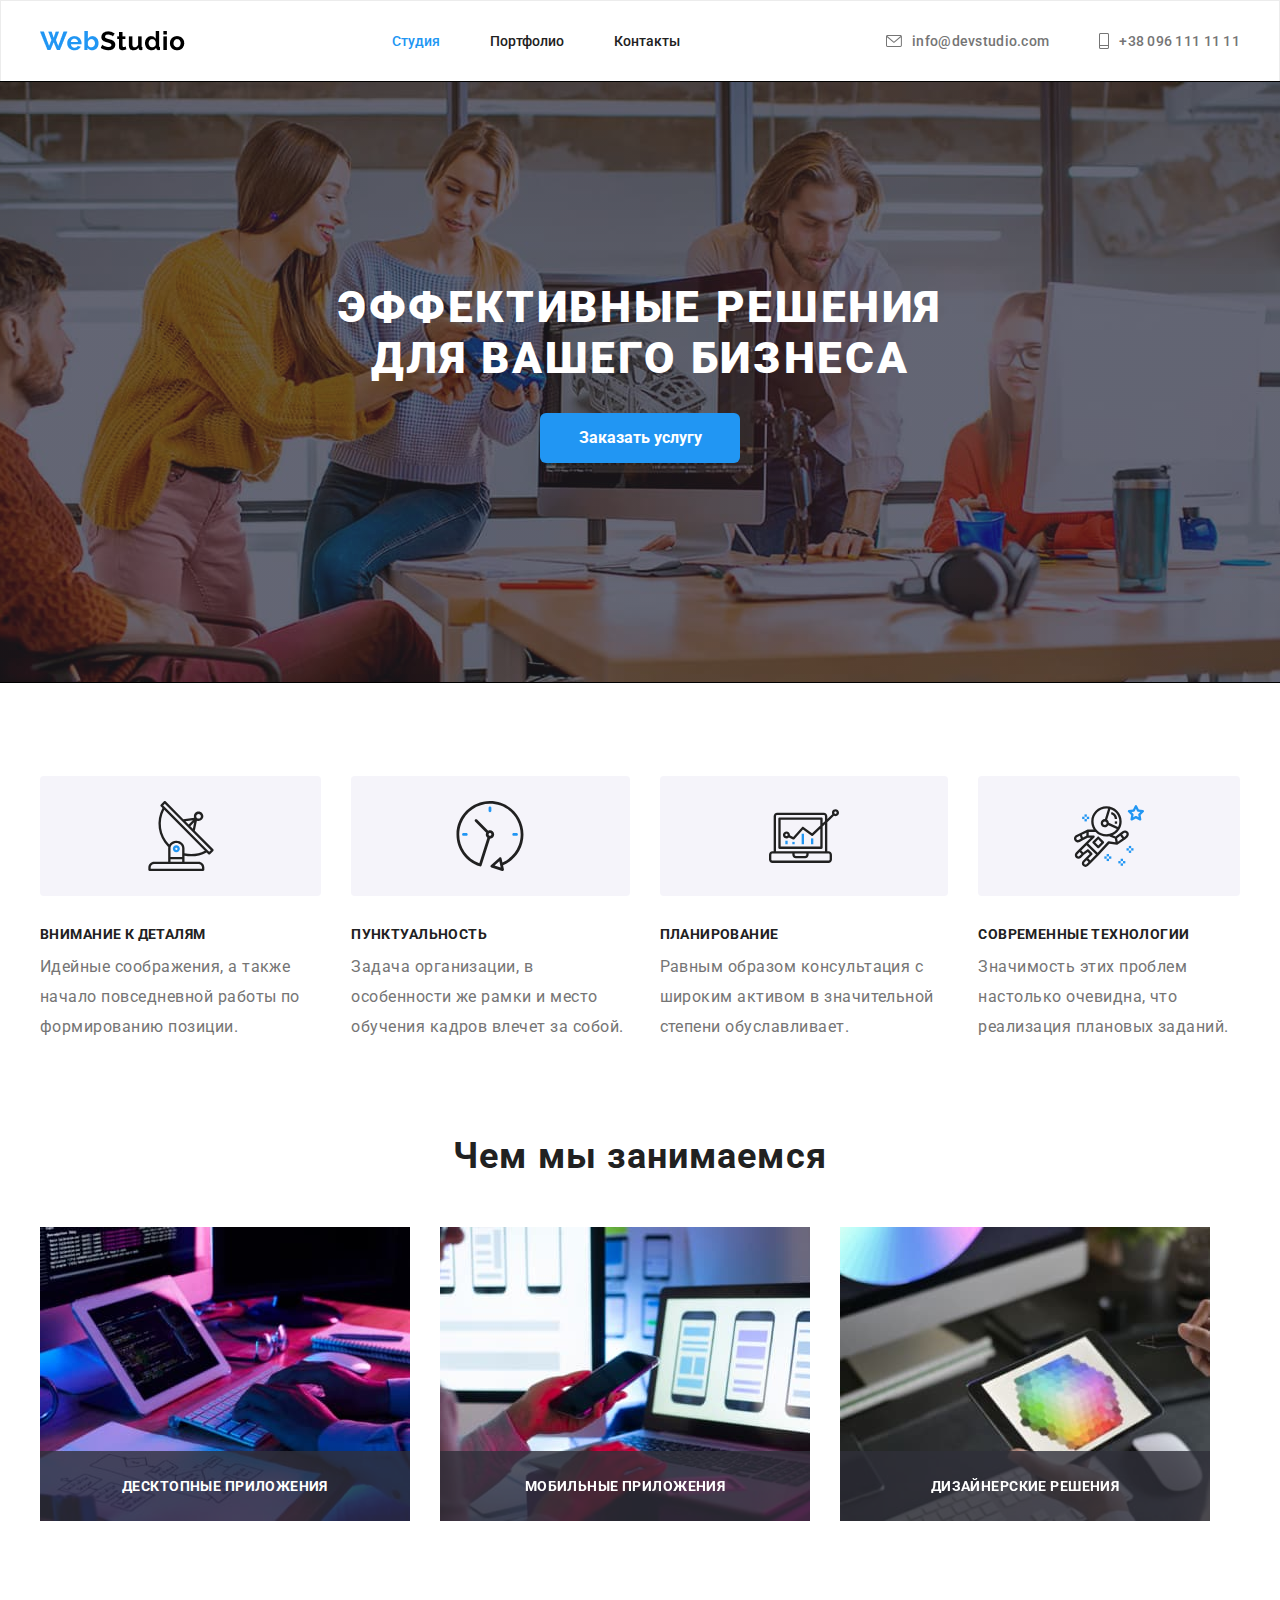
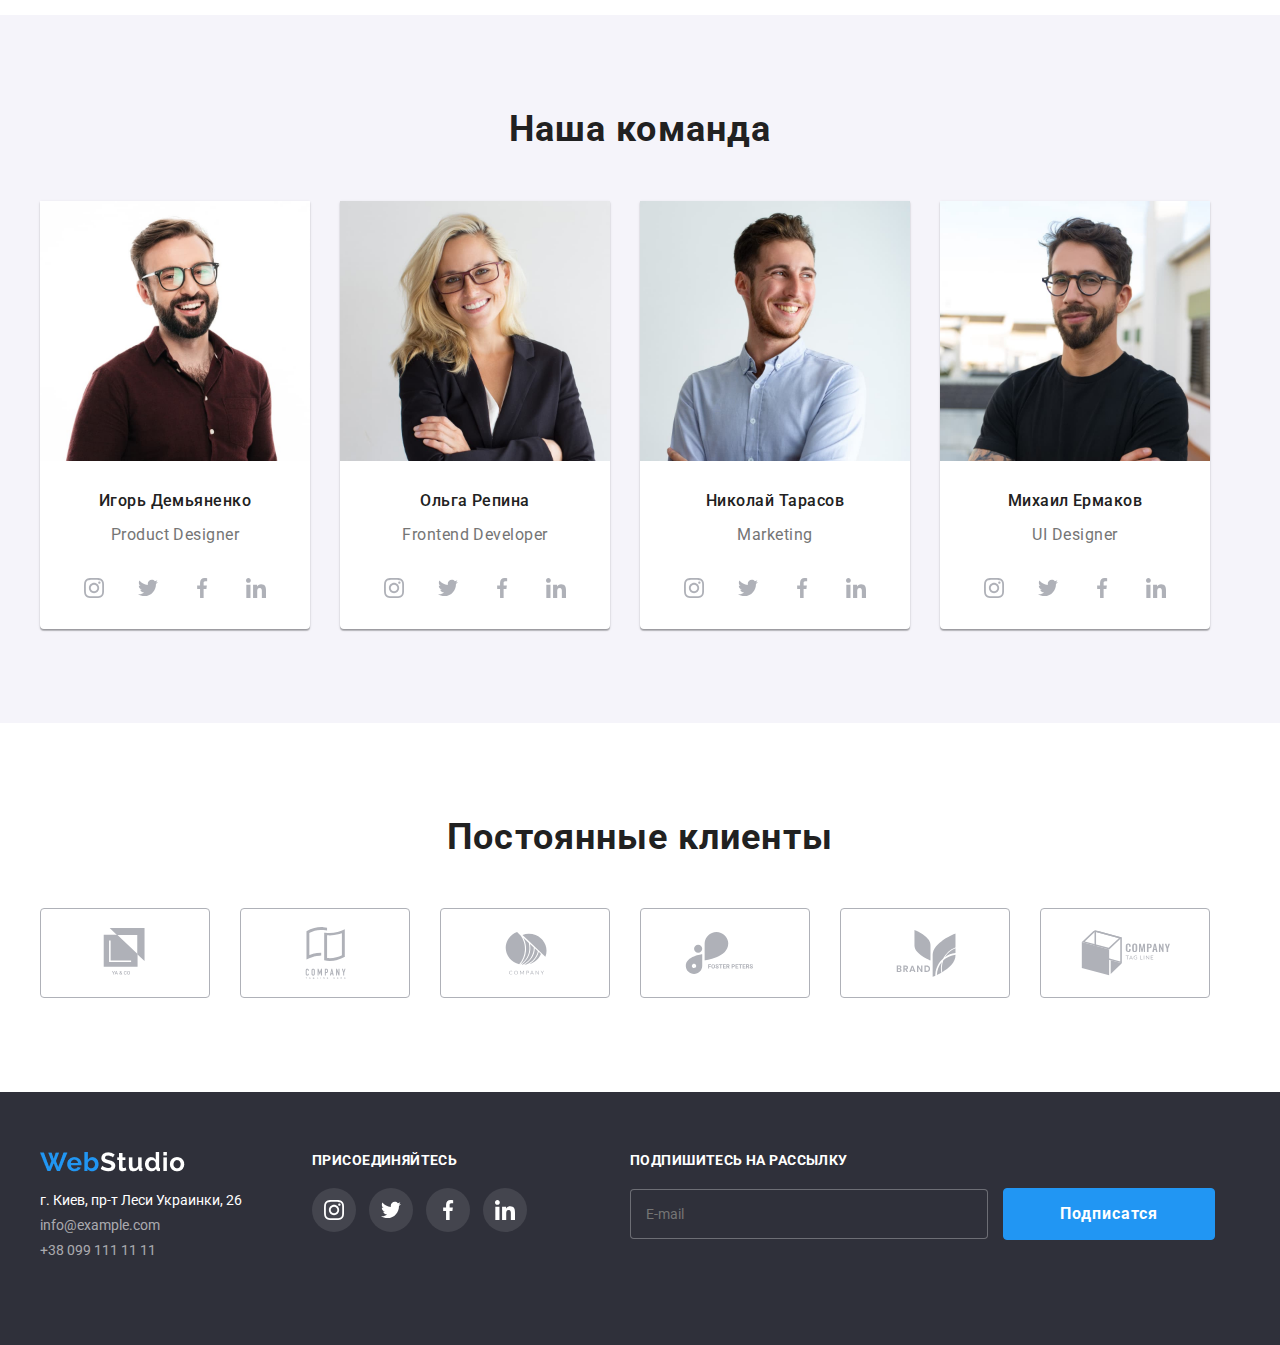
==== index.html @ d67fa60c "form" ====
<!DOCTYPE html>
<html lang="ru">
<head>
  <meta charset="UTF-8">
  <meta name="viewport" content="width=device-width, initial-scale=1.0">
  <title>Lesson-6</title>
  <link href="https://fonts.googleapis.com/css2?family=Raleway:wght@700&family=Roboto:wght@400;500;700;900&display=swap" rel="stylesheet">
  <link rel="stylesheet" href="https://cdnjs.cloudflare.com/ajax/libs/modern-normalize/1.0.0/modern-normalize.min.css"> 
  <link rel="stylesheet" href="./css/style.css">
  </head>
<body>
   
    <header class="page-header" >
        <nav class="container main-nav">
            <a class="logo" href="#">
                <img src="img/WebStudio (2).png" alt="">
            </a>
            <ul class="site-nav">
                <li class="item "><a href="./index.html" class="link-nav current">Студия</a></li>
                <li class="item"><a href="./portfolio.html" class="link-nav">Портфолио</a></li>
                <li class="item"><a href="#" class="link-nav">Контакты</a></li>
            </ul>
            <ul class="contacts-nav ">
                <li class="item ">
                    <a href="mailto:info@devstudio.com" class="link ">
                    <svg class="icon-envelope"  width="16" height="12">
                        <use href="./img/sprite.svg#icon-envelope-hover-1"></use>
                    </svg>
                    info@devstudio.com</a>
                </li>
               
                <li class="item">
                    <a href="tel:+380961111111" class="link">
                    <svg class="icon-envelope" width="10" height="16">
                        <use href="./img/sprite.svg#icon-Vector-1"></use>
                    </svg>
                    +38 096 111 11 11</a>
                </li>
            </ul>
        </nav>
    </header>    
    <main>
        <section class="hero">
            <div class="overlay">
                <h1 class="title" >Эффективные решения<br> для вашего бизнеса</h1>
                <button data-open-modal type="button" class="link" >Заказать услугу</button>
            </div>
            <div class="backdrop is-hidden"  data-backdrop>
                <div class="modal">
                   
                    <form class="form js-speaker-form">
                        <h1 class="form-text">Оставьте свои данные, мы вам перезвоним</h1>
                        <div class="form-field">
                            <label for="name">Имя</label>
                            <input type="text" name="name" id="name" autofocus> 
                        </div>
                        <div class="form-field">
                            <label for="tel">Телефон</label>
                            <input type="tel" name="tel" id="tel">
                        </div>
                        <div class="form-field">
                            <label for="mail">Почта</label>
                            <input type="email" name="mail" id="mail">
                        </div>
                        <div class="form-field">
                            <label for="comment">Комментарий</label>
                            <textarea name="comment" id="comment" rows="7" placeholder="Введите текст"></textarea>
                        </div>
                        <div class="consent-field">
                            <input type="checkbox" name="policy" id="policy" />
                            <label for="policy">Соглашаюсь с рассылкой и принимаю</label>
                        </div>
                        
                        <button class="form-button" type="submit">Отправить</button>

                        
                    </form>
                    <button data-close-modal class="buttom">&#10005</button>
                </div>
            </div>
            <script>
                const refs = {
                    openModalBtn: document.querySelector("[data-open-modal]"),
                    closeModalBtn: document.querySelector("[data-close-modal]"),
                    backdrop: document.querySelector("[data-backdrop]"),
                };

                    refs.openModalBtn.addEventListener("click", toggleModal);
                    refs.closeModalBtn.addEventListener("click", toggleModal);

                    refs.backdrop.addEventListener("click", logBackdropClick);

                    function toggleModal() {
                    refs.backdrop.classList.toggle("is-hidden");
                }
             
                    function logBackdropClick() {
                    console.log("Это клик в бекдроп");
                }
            </script>   
        </section>
        <section class="section">

            <div class="container">
                <ul class="site-advantage">
                    <li class="item">
                        <h3 class="title" >Внимание к деталям</h3>
                        <p class="section-text" >Идейные соображения, а также начало повседневной работы по формированию позиции.</p>
                    </li>
                    <li class="item">
                        <h3 class="title" >Пунктуальность</h3>
                        <p class="section-text"  >Задача организации, в особенности же рамки и место обучения кадров влечет за собой.</p>
                    </li>
                    <li class="item">
                        <h3 class="title" >Планирование</h3>
                        <p class="section-text"  >Равным образом консультация с широким активом в значительной степени обуславливает.</p>
                    </li>
                    <li class="item">
                        <h3 class="title" >Современные технологии</h3>
                        <p class="section-text"  >Значимость этих проблем настолько очевидна, что реализация плановых заданий.</p>
                    </li>
                </ul>
            </div>
        </section>
       
        <section class="section padding">    
            <div class="container work-list">    
                <h2>Чем мы занимаемся</h2>
                <ul class="site-works">
                    <li class="item ">
                        <img class="card-image" src="img/img (4) (1).jpg" alt="img1">
                        <p class="box">Десктопные приложения</p>
                    </li>
                    <li class="item ">
                        <img class="card-image" src="img/img (5) (1).jpg" alt="img2">
                        <p class="box">Мобильные приложения</p>
                    </li>
                    <li class="item ">
                        <img class="card-image" src="img/img (6) (1).jpg" alt="img3">
                        <p class="box">Дизайнерские решения</p>
                    </li>
                </ul>
            </div>
        </section>
       
        <section class="section no-padding">
            <div class="container ">
                <h2>Наша команда</h2>
                <ul class="command-selection">
                    <li class="item">
                        <div class="card-comand">
                            <img class="card-image" src="img/img (7) (1).jpg" alt="Игорь Демьяненко" width="270">
                            <div class="social-card">
                                <h3 class="name">Игорь Демьяненко</h3>
                                <p class="section-text">Product Designer</p>
                                <ul class="social-network">
                                    <li class="social">
                                        <a class="soc-media-link" href="">
                                        <svg class="soc-media-logo" width="44px" height="44px">
                                            <use href="./img/symbol-defs.svg#icon-instagram-2-1"></use>
                                        </svg></a>
                                    </li>
                                    <li class="social">
                                        <a class="soc-media-link" href="">
                                        <svg class="soc-media-logo" width="44px" height="44px">
                                            <use href="./img/symbol-defs.svg#icon-twitter-1-2-1"></use>
                                        </svg></a></li></a>
                                    </li>
                                    <li class="social">
                                        <a class="soc-media-link" href="">
                                        <svg class="soc-media-logo" width="44px" height="44px">
                                            <use href="./img/symbol-defs.svg#icon-facebook-1-1"></use>
                                        </svg></a></li></a>
                                    </li>
                                    <li class="social">
                                        <a class="soc-media-link" href="">
                                        <svg class="soc-media-logo" width="44px" height="44px">
                                            <use href="./img/symbol-defs.svg#icon-linkedin-1-1"></use>
                                        </svg></a></li></a>
                                    </li>  
                                </ul>
                            </div>
                        </div>
                    </li>
                    <li class="item">
                        <div class="card-comand">
                            <img class="card-image" src="img/img (8) (1).jpg" alt="Ольга Репина" width="270">
                            <div class="social-card">
                                <h3 class="name">Ольга Репина</h3>
                                <p class="section-text">Frontend Developer</p>
                                <ul class="social-network">
                                    <li class="social">
                                        <a class="soc-media-link" href="">
                                        <svg class="soc-media-logo" width="44px" height="44px">
                                            <use href="./img/symbol-defs.svg#icon-instagram-2-1"></use>
                                        </svg></a>
                                    </li>
                                    <li class="social">
                                        <a class="soc-media-link" href="">
                                        <svg class="soc-media-logo" width="44px" height="44px">
                                            <use href="./img/symbol-defs.svg#icon-twitter-1-2-1"></use>
                                        </svg></a></li></a>
                                    </li>
                                    <li class="social">
                                        <a class="soc-media-link" href="">
                                        <svg class="soc-media-logo" width="44px" height="44px">
                                            <use href="./img/symbol-defs.svg#icon-facebook-1-1"></use>
                                        </svg></a></li></a>
                                    </li>
                                    <li class="social">
                                        <a class="soc-media-link" href="">
                                        <svg class="soc-media-logo" width="44px" height="44px">
                                            <use href="./img/symbol-defs.svg#icon-linkedin-1-1"></use>
                                        </svg></a></li></a>
                                    </li>  
                                </ul>
                            </div>
                           
                        </div> 
                        
                    </li>
                    <li class="item">
                        <div class="card-comand">
                            <img class="card-image" src="img/img (9) (1).jpg" alt="Николай Тарасов" width="270">
                            <div class="social-card">
                                <h3 class="name">Николай Тарасов</h3>
                                <p class="section-text" >Marketing</p>
                                <ul class="social-network">
                                    <li class="social">
                                        <a class="soc-media-link" href="">
                                        <svg class="soc-media-logo" width="44px" height="44px">
                                            <use href="./img/symbol-defs.svg#icon-instagram-2-1"></use>
                                        </svg></a>
                                    </li>
                                    <li class="social">
                                        <a class="soc-media-link" href="">
                                        <svg class="soc-media-logo" width="44px" height="44px">
                                            <use href="./img/symbol-defs.svg#icon-twitter-1-2-1"></use>
                                        </svg></a></li></a>
                                    </li>
                                    <li class="social">
                                        <a class="soc-media-link" href="">
                                        <svg class="soc-media-logo" width="44px" height="44px">
                                            <use href="./img/symbol-defs.svg#icon-facebook-1-1"></use>
                                        </svg></a></li></a>
                                    </li>
                                    <li class="social">
                                        <a class="soc-media-link" href="">
                                        <svg class="soc-media-logo" width="44px" height="44px">
                                            <use href="./img/symbol-defs.svg#icon-linkedin-1-1"></use>
                                        </svg></a></li></a>
                                    </li>   
                                </ul>
                            </div>
                        </div>   
                    </li>
                    <li class="item">
                        <div class="card-comand">
                            <img class="card-image" src="img/img (10) (1).jpg" alt="Михаил Ермаков" width="270" >
                            <div class="social-card">
                                <h3 class="name">Михаил Ермаков</h3>
                                <p class="section-text">UI Designer</p>
                                <ul class="social-network">
                                    <li class="social">
                                        <a class="soc-media-link" href="">
                                        <svg class="soc-media-logo" width="44px" height="44px">
                                            <use href="./img/symbol-defs.svg#icon-instagram-2-1"></use>
                                        </svg></a>
                                    </li>
                                    <li class="social">
                                        <a class="soc-media-link" href="">
                                        <svg class="soc-media-logo" width="44px" height="44px">
                                            <use href="./img/symbol-defs.svg#icon-twitter-1-2-1"></use>
                                        </svg></a></li></a>
                                    </li>
                                    <li class="social">
                                        <a class="soc-media-link" href="">
                                        <svg class="soc-media-logo" width="44px" height="44px">
                                            <use href="./img/symbol-defs.svg#icon-facebook-1-1"></use>
                                        </svg></a></li></a>
                                    </li>
                                    <li class="social">
                                        <a class="soc-media-link" href="">
                                        <svg class="soc-media-logo" width="44px" height="44px">
                                            <use href="./img/symbol-defs.svg#icon-linkedin-1-1"></use>
                                        </svg></a></li></a>
                                    </li>  
                                </ul>
                            </div>
                        </div>
                    </li>
                </ul>
            </div>
        </section>
        <section class="section clients">
            <div class="container">
                <h2>Постоянные клиенты</h2>
                <ul class="client-list">
                    <li class="client-list-item">
                        <a class="client-link" href="">
                            <svg  class="client-logo" width="170" height="90">
                                <use href="./img/sprite.svg#icon-Client-1-1"></use>
                            </svg>
                        </a>
                    </li>
                    <li class="client-list-item">
                        <a class="client-link" href="">
                            <svg class="client-logo" width="170" height="90">
                                <use href="./img/sprite.svg#icon-Client-2-1"></use>
                            </svg>
                        </a>
                       
                    </li>
                    <li class="client-list-item">
                        <a class="client-link" href="">
                            <svg class="client-logo" width="170" height="90">
                                <use href="./img/sprite.svg#icon-Client-3-1"></use>
                            </svg>
                        </a>
                       
                    </li>
                    <li class="client-list-item">
                        <a class="client-link" href="">
                            <svg class="client-logo" width="170" height="90">
                                <use href="./img/sprite.svg#icon-Client-4-1"></use>
                            </svg>
                        </a>
                       
                    </li>
                    <li class="client-list-item">
                        <a class="client-link" href="">
                            <svg class="client-logo" width="170" height="90">
                                <use href="./img/sprite.svg#icon-Client-5-1"></use>
                            </svg>
                        </a>
                        
                    </li>
                    <li class="client-list-item">
                        <a class="client-link" href="">
                            <svg class="client-logo" width="170" height="90">
                                <use href="./img/sprite.svg#icon-Client-6-1"></use>
                            </svg>
                        </a>
                        
                    </li>                    
                </ul>
            </div>
        </section>
          
    </main> 
    <footer class="contacts-1">
        <div class="container main-contacts-1">
            <div class="contacts-list"> 
                <a href="">
                    <img src="img/WebStudio (3).png" class="logo-1" alt="">
                </a>
                <ul class="adress-1">
                    <li class="item-1"><p class="contacts-adress" >г. Киев, пр-т Леси Украинки, 26</p></li> 
                    <li class="item-1"><a href="mailto:info@devstudio.com" class="contacts-connection" >info@example.com</a></li>
                    <li class="item"-1><a href="tel:+380961111111" class="contacts-connection" >+38 099 111 11 11</a></li> 
                </ul>
            </div>    
            <div class="sotial-list" >
                <h3 class="sotial-title-1">присоединяйтесь</h3>
                <ul class="social-footer-1">
                    <li class="social-1">
                        <a class="footer-link" href="">
                        <svg class="footer-sotial" width="44px" height="44px">
                            <use href="./img/symbol-defs.svg#icon-instagram-2-1"></use>
                        </svg></a>
                    </li>
                    <li class="social-1">
                        <a class="footer-link"href="">
                        <svg class="footer-sotial" width="44px" height="44px">
                            <use href="./img/symbol-defs.svg#icon-twitter-1-2-1"></use>
                        </svg></a>
                    </li>
                    <li class="social-1">
                        <a class="footer-link" href="">
                        <svg class="footer-sotial" width="44px" height="44px">
                            <use href="./img/symbol-defs.svg#icon-facebook-1-1"></use>
                        </svg></a>
                    </li>
                    <li class="social-1">
                        <a class="footer-link" href="">
                        <svg class="footer-sotial" width="44px" height="44px">
                            <use href="./img/symbol-defs.svg#icon-linkedin-1-1"></use>
                        </svg></a>
                    </li>  
                </ul>
            </div>
            <div class="textarea-list">
                <h3 class="sotial-title-1">Подпишитесь на рассылку</h3>
                <label for="mail"></label>
                <input class="footer-field" type="email" name="mail" id="mail" placeholder="E-mail">
                <button class="footer-button" type="submit">Подписатся</button>
            </div> 
        </div>
    </footer>
    
</body> 
</html>
---- css/style.css ----
:root{
     --primari-text-color: #212121;
     --text-color:  #757575;
     --background-color: #FFFFFF ;
     --accent-color: #2196F3;
     --phone-color: rgba(255, 255, 255, 0.6);
     --secondary-color-grey:#F5F4FA;
     --secondary-color-blue:#2F303A;
     --text-color-white: #FFFFFF;
}
 body{
    background-color: var(--background-color);
    color: var(--primari-text-color);
    font-family: Roboto, sans-serif;
 }
 h1,
 h2,
 h3,
 h4,
 h5,
 h6 {
     font-family: Comfortaa;
 }
 .container{
     padding-left: 15px;
     padding-right: 15px;
     margin-left: auto;
     margin-right: auto;
     width: 1230px;
    }

img {
        display: block;
        max-width: 100%;
        height: auto;
    }

 .logo {
     font-family: Raleway, cursive;
     font-family:  Raleway;
     font-weight: 700;
     font-size: 26px;
     line-height: 1,19px;
}
 ul {
    list-style: none;
 }
 html {
     box-sizing: border-box;
 }
 
*, 
*::before,
 *::after {
    box-sizing: inherit;
}

* {
    margin: 0;
    padding: 0;
}
a {
    text-decoration: none;
    color: inherit;
  }
 /*Page header*/
.page-header{
    border: 1px solid #ECECEC;
}
 /*Main-nav*/

 .main-nav {
     display: flex;
     align-items: center;
 }
 
 .site-nav{
     display: flex;
     margin-left: auto;
 }
 
 .site-nav .item:not(:last-child) {
     margin-right: 50px;
 }
 
.site-nav .link-nav {
    position: relative;
    
    font-weight: 500;
    font-size: 14px;
    line-height: 1,14px;

    display: block;
    padding-top: 32px;
    padding-bottom: 32px;

    color: var(--primari-text-color);
}
.link-nav::after{

   content: '';

   position: absolute;
   left: 0;
   bottom: 0;

   display: block;
   width: 100%;
   height: 5px;
   border-radius: 2px;
   background-color: var(--accent-color);

   opacity: 0;
   transition: opacity 250ms;
}

.link-nav:hover::after{
    opacity: 1;
}

.site-nav .link-nav:hover ,
.site-nav .link-nav:focus {
    color: var(--accent-color) ;
}

.site-nav a.current {
    color: var(--accent-color);
}

.contacts-nav .link {
    display: flex;
    color: var(--text-color);

    font-family: Roboto;
    font-style: normal;
    font-weight: 500;
    font-size: 14px;
    line-height: 16px;
    letter-spacing: 0.02em;
    align-items: center;

    transition-property: color;
    transition-duration: 250ms;
    transition-timing-function: cubic-bezier(0.4, 0, 0.2, 1);
}
.contacts-nav .link:hover ,
.contacts-nav .link:focus{
    color: var(--accent-color);
 }
.contacts-nav .link:hover .icon-envelope,
.contacts-nav .link:focus .icon-envelope {
    fill: var(--accent-color);
}

.icon-envelope{

    fill: var(--text-color);
    margin-right: 10px;
    fill: currentColor;
    vertical-align: middle;
}


.contacts-nav {
    display: flex;
    margin-left: auto;
}
.contacts-nav .item + .item{
    margin-left: 50px;
}

/*Section*/
 
.section{
    padding-top: 94px;
    padding-bottom: 94px;
    background-color: #FFFFFF;
}
.padding{
    padding-top: 0;
    padding-bottom: 94px;
    background-color: #FFFFFF; 
}
.no-padding{
    padding-top: 94px;
    padding-bottom: 94px;
    background-color: var(--secondary-color-grey);
   
}
.section.no-padding{
    padding-top: 94px;
    padding-bottom: 94px;
    background-color: var(--secondary-color-grey);
   
}
 .section-text{
    font-family: Roboto;
    font-style: normal;
    font-weight: normal;
    font-size: 14px;
    line-height: 2;
    letter-spacing: 0.03em;

     color: var(--text-color) ;
 }
 .section h2{
    padding-bottom: 50px;

    font-family: Roboto;
    font-style: normal;
    font-weight: 700px;
    font-size: 36px;
    line-height: 1,5px;
    text-align: center;
    letter-spacing: 0.03em;
}

/*.site-advantage*/

.site-advantage{
    display: flex;
    margin-left: wrap; 
}
.site-advantage .item{
    width: calc((100%-90px) / 4);
    margin-right: 30px; 
}
.site-advantage .item:nth-child(4n){
    margin-right: 0;
}
.site-advantage .item::before{
    display: block;
    content: '';
    height: 120px;
    border-radius: 4px;
    margin-bottom: 30px;
}

.site-advantage .item:nth-child(1)::before{
    background-color: #F5F4FA;
    background-image: url('../img/Group.svg');
    background-repeat: no-repeat;
    background-position: center
    ;
}

.site-advantage .item:nth-child(2)::before{
    background-color: #F5F4FA;
    background-image: url('../img/clock\ 1.svg');
    background-repeat: no-repeat; 
    background-position: center;
}

.site-advantage .item:nth-child(3)::before{
    background: #F5F4FA;
    background-image: url('../img/diagram\ 1.svg');
    background-repeat: no-repeat; 
    background-position: center;
}

.site-advantage .item:nth-child(4)::before{
    background: #F5F4FA;
    background-image: url('../img/astronaut\ 1.svg');
    background-repeat: no-repeat; 
    background-position: center;
}

.site-works{
    display: flex;
    margin-left: wrap;
    
}
.site-works .item{
   
    width: calc((100%-60px) / 3);
    margin-right: 30px; 
}  
.site-works .item:nth-child(3n){
    margin-right: 0;
}

.command-selection .section-text{
    margin-bottom: 16px;
    font-family: Roboto;
    font-style: normal;
    font-weight: normal;
    font-size: 16px;
    line-height: 1,18px;
}
.site-filter .section-text{
    
    font-family: Roboto;
    font-style: normal;
    font-weight: normal;
    font-size: 16px;
    line-height: 1,87px;
}
.section .title{
    margin-top: 0;
    margin-bottom: 10px;

    font-family: Roboto;
    font-style: normal;
    font-weight: bold;
    font-size: 14px;
    line-height: 1,71px;
    letter-spacing: 0.03em;
    text-transform: uppercase;
}

.card-comand{
    background-color: var(--background-color);

    width: 270px;
    height: 428px;
   
    box-shadow: 0px 1px 3px rgba(0, 0, 0, 0.12), 0px 1px 1px rgba(0, 0, 0, 0.14), 0px 2px 1px rgba(0, 0, 0, 0.2);
    border-radius: 0px 0px 4px 4px;
}

.social-card{
    width: 270px;
    height: 168px;
    box-sizing: border-box;
    padding: 30px 32px;
}

.social-network{
    display: flex;
}
.social{
    display: block;
    justify-content: center;
    align-items: center;
}
.social:not(:last-child) {
    margin-right: 10px;
}
.soc-media-link {
    display: flex;
    width: 44px;
    height: 44px;

    justify-content: center;
    align-items: center;
    border-radius: 50%;

    transition-property: color, background-color;
    transition-duration: 250ms;
    transition-timing-function: cubic-bezier(0.4, 0, 0.2, 1);
}
.soc-media-logo{
    display: block;
    width: 20px;
    height: 20px;
    fill: #AFB1B8;

}
.soc-media-link:hover,
.soc-media-link:focus{
    background: var(--accent-color);
}
.soc-media-link:hover .soc-media-logo,
.soc-media-link:focus .soc-media-logo{
    fill: #FFFFFF;
}

 .command-selection{

    margin-left: 0;
    margin-right: 10;

}
.command-selection{
    display: flex;
    margin-left: wrap;
}   

.command-selection .item{
   
    text-align: center;
}
.command-selection .item{
    width: calc((100%-90px) / 4);
    margin-right: 30px;
    }
.command-selection .item:nth-child(4n){
  margin-right: 0;
}


.hero{
    background-color: var(--text-color);
    text-align: center;

    padding-top: 200px;
    max-width: 1600px;
    height: 600px;
    margin-left: auto;
    margin-right: auto;
    outline: 1px solid black;
    background-image: linear-gradient( to right, rgba(47, 48, 58, 0.4),rgba(47, 48, 58, 0.4) ), 
     url("../img/Img\ \(20\)\ \(1\).jpg");
    background-repeat: no-repeat;
    background-position: center;
    background-size: cover;
   
}

.hero .title {
    margin-top: 0;
    padding-bottom: 30px;
      
    color: var(--text-color-white);

    font-family: Roboto;
    font-style: normal;
    font-weight: 900;
    font-size: 44px;
    line-height: 1,36px;
    letter-spacing: 0.06em;
    text-transform: uppercase;
}

.hero .link{
    display: inline-block;
    border-radius: 6px;
    padding: 10px 32px;
    min-width: 200px;
    min-height: 50px;
    
    color: var(--text-color-white);
    background-color: var(--accent-color);
    border: var(--accent-color);

    font-weight: 700;
    font-size: 16px;
    line-height: 1,87px;
    text-align: center;
}
.hero .link:hover,
.hero .link:focus{
    text-decoration: underline ;
    background-color: var(--accent-color)
}
.backdrop {
    position: fixed;
    top: 0;
    left: 0;
    width: 100%;
    height: 100%;
    background-color:  rgba(0, 0, 0, 0.2);

    opacity: 1;
    transition: opacity 250ms cubic-bezier(0.4, 0, 0.2, 1);
}
.backdrop.is-hidden {
    opacity: 0;
    pointer-events: none;
    visibility: visible;
}
.backdrop.is-hidden.modal {
    transform: translate(-50%,-50%) scale(1.1);
}
.modal {
    position: absolute;
    top: 50%;
    left: 50%;
   

    height: 581px;
    width: 528px;
    padding: 0;

    background-color: #FFFFFF;
    border-radius: 4px;
     
    transform: translate(-50%,-50%) scale(1);

    transition: transform 250ms cubic-bezier(0.4, 0, 0.2, 1);
   
}
/*Form*/
textarea {
    resize: none;
}
.form{
    min-width: 528px;
    min-height: 581px;
    margin-left: auto;
    margin-right: auto;
    padding: 40px;
}
.form-field{
    display: flex;
    flex-direction: column;
    margin-bottom: 10px;
}
.form-field label{
    margin-bottom: 4px;
    margin-right: auto;
    font-family: Roboto;
    font-style: normal;
    font-weight: normal;
    font-size: 12px;
    line-height: 14px;
    letter-spacing: 0.01em;
    color: #757575;
}
.form-field input{
    margin: 0;
    padding: 10px 20px;
    border: 1px solid rgba(33, 33, 33, 0.2);
    box-sizing: border-box;
    border-radius: 4px;
}
.form-field textarea{
    margin: 0;
    padding: 10px 20px;
    border: 1px solid rgba(33, 33, 33, 0.2);
    box-sizing: border-box;
    border-radius: 4px;
}
.form-field textarea::placeholder{
    font-family: Roboto;
    font-style: normal;
    font-weight: normal;
    font-size: 12px;
    line-height: 14px;
    letter-spacing: 0.01em;
    color: rgba(117, 117, 117, 0.5);
}
.consent-field {
    margin-bottom: 30px;
}
.consent-field input{
    background-color: black;
}
.consent-field label{
    font-family: Roboto;
    font-style: normal;
    font-weight: normal;
    font-size: 14px;
    line-height: 24px;
    letter-spacing: 0.03em;
    color: #757575;

}
.form-text{
    padding-bottom: 12px;
    font-family: Roboto;
    font-style: normal;
    font-weight: bold;
    font-size: 20px;
    line-height: 23px;
   
    letter-spacing: 0.03em;

    color: #212121;
}
.form-button{
    padding: 10px 56px;
    background: #2196F3;
    border: 1px solid #2196F3;
    border-radius: 4px;
    color: #FFFFFF;
    font-family: Roboto;
    font-style: normal;
    font-weight: bold;
    font-size: 16px;
    line-height: 30px;
    letter-spacing: 0.06em;
}
 .buttom{
    position: absolute;
    right: 8px;
    top: 8px;
    height: 30px;
    width: 30px;
    border: 1px solid rgba(0, 0, 0, 0.1);
    border-radius: 50%;
    background-color: #FFFFFF;
}

.clients{
    padding-top: 94px;
    padding-bottom: 94px;
}

.client-list{
    display: flex;
}

.client-list-item {
    width: 170px;
    height: 90px;
    border: 1px solid #AFB1B8;
    border-radius: 4px;

    transition-property: color, border;
    transition-duration: 250ms;
    transition-timing-function: cubic-bezier(0.4, 0, 0.2, 1);
}


.client-list-item{
width: calc((100%-150px) / 6);
margin-right: 30px;
}
.client-list-item:nth-child(6n){
    margin-right: 0;
}
.client-link{
    display: flex;
    width: 100%;
    height: 100%;
    justify-content: center;
    align-items: center;

    transition-property: color, border;
    transition-duration: 250ms;
    transition-timing-function: cubic-bezier(0.4, 0, 0.2, 1);
} 
.client-logo{
    fill: #AFB1B8;
}

.client-list-item:hover{
    border-color: var(--accent-color);
}
.client-list-item:hover .client-logo{
    fill:var(--accent-color)
}
.client-link:focus{
    border-color: var(--accent-color);
}
.client-link:focus .client-logo{
    fill:var(--accent-color)
}

.name{
    margin-bottom: 10px;
    font-family: Roboto;
    font-style: normal;
    font-weight: 500;
    font-size: 16px;
    line-height: 19px;
    letter-spacing: 0.03em;
}

.passive-list{
    display: block;
    background-color: var(--secondary-color-grey);
    color: var(--primari-text-color);
    font-weight: 500;
    font-size: 16px;
    line-height: 26px;
    text-align: center;
    letter-spacing: 0.03em;
    padding: 6px 22px;
    border: #F5F4FA;;
    border-radius: 4px;

    transition-property: color, background-color;
    transition-duration: 250ms;
    transition-timing-function: cubic-bezier(0.4, 0, 0.2, 1);
}

.passive-list:hover,
.passive-list:focus{
    background-color: var(--accent-color);
    color: var(--background-color);
    
}

.card-contant {
    background: #FFFFFF;
    border: 1px solid #EEEEEE;
    box-sizing: border-box;
    padding: 20px 24px;
    border-bottom-right-radius: 0;
    border-bottom-left-radius: 0;
}

 .heading{
    margin-bottom: 4px;
    color: var(--primari-text-color);

    font-family: Roboto;
    font-style: normal;
    font-weight: bold;
    font-size: 18px;
    line-height: 36px;
    letter-spacing: 0.06em;
}
.filter{
    padding-top: 94px;
    padding-bottom: 94px;
}
.project-list {
    display: flex;
    flex-wrap: wrap;
    box-sizing: border-box;
    margin: 0;
    padding: 0;
  
    padding-inline-start: 0;
  }
  .project-list .item {
    display: block;
    width: calc((100% - 60px) / 3);
    margin-right: 30px;
    margin-bottom: 30px;
  
    box-sizing: border-box;
  }
  .project-list .item:nth-child(3n) {
    margin-right: 0px;
  }
  .project-list .item:nth-last-child(-n + 3) {
    margin-bottom: 0px;
  }
  .project-list a {
    display: block;
    min-width: 100%;
  
    background-color: #FFFFFF;
  
    transition-property: box-shadow;
    transition-duration: 250ms;
    transition-timing-function: cubic-bezier(0.4, 0, 0.2, 1);
  }
  .project-list a:hover,
  .project-list a:focus {
    box-shadow: 0px 1px 1px rgba(0, 0, 0, 0.12), 0px 4px 4px rgba(0, 0, 0, 0.06),
      1px 4px 6px rgba(0, 0, 0, 0.16);
  }
  .overlay {
    position: relative;
    overflow: hidden;
  }
  .actions {
    display: block;
    position: absolute;
    width: 100%;
    height: 100%;
    opacity: 0;
    bottom: 0;
    left: 0;
    transform: translateY(100%);
  
    padding-top: 63px;
    padding-right: 24px;
    padding-bottom: 63px;
    padding-left: 24px;
  
    font-weight: 400;
    font-size: 18px;
    line-height: 1.56;
    letter-spacing: 0.03em;
  
    color: #ffffff;
    background-color: rgba(33, 150, 243, 0.9);
  
    transition-property: opacity, transform;
    transition-duration: 250ms;
    transition-timing-function: cubic-bezier(0.4, 0, 0.2, 1);
  }
  .project-list a:hover p,
  .project-list a:focus p {
    opacity: 1;
    transform: translateY(0);
  }
  .card-contant {
    display: block;
    padding-top: 20px;
    padding-right: 24px;
    padding-bottom: 20px;
    padding-left: 24px;
  
    background-color:  #FFFFFF;
  
    border-right: 1px solid #eeeeee;
    border-bottom: 1px solid #eeeeee;
    border-left: 1px solid #eeeeee;
  }
  .heading {
    margin: 0;
  
    font-weight: 700;
    font-size: 18px;
    line-height: 2;
    letter-spacing: 0.06em;
    text-transform: none;
  }
  
 .section-text {
    margin-top: 4px;
    margin-right: 0;
    margin-bottom: 0;
    margin-left: 0;
  
    font-size: 16px;
    line-height: 1.87;
    letter-spacing: 0.03em;
  }

.site-menu{
    display: flex;
    justify-content: center;
    padding-bottom: 50px;

}
.site-menu .item + .item {
   margin-left: 8px;
   
}
/*footer*/

.contacts-1{
    padding-top: 60px;
    padding-bottom: 60px;
    background-color: blue;
}

.main-contacts-1{
    display: flex;
    
}

.contacts-list{
    margin-right: 70px;
}

.sotial-title-1{
    font-family: Roboto;
font-style: normal;
font-weight: bold;
font-size: 14px;
line-height: 16px;
letter-spacing: 0.03em;
text-transform: uppercase;

color: #FFFFFF;

margin-bottom: 20px;
}

.sotial-list{
    margin-right: 93px;
}

.contacts-1{
    background-color: var(--secondary-color-blue);
    font-weight: 400px;
    font-size: 14px;
    line-height: 1,71;
}
.contacts-1 .contacts-adress{
    color: var(--text-color-white);
    font-weight: 400px;
    font-size: 14px;
    line-height: 1,71;
}
.contacts-1 .contacts-connection{
    color: var(--phone-color);
    font-weight: 400px;
    font-size: 14px;
    line-height: 1,71;
}
.adress-1{
    margin-top: 20px;
    margin-right: auto;

}
.adress-1 .item-1:not(:last-child){
    margin-bottom: 9px;

}
.social-footer-1 .social-1{
    display: inline-block;
    height: 44px;
    width: 44px;
}

.social-footer-1 .social-1{
    margin-right: 10px;
    padding-bottom: 97px;
}

.social-footer-1 .social-1:last-child{
   margin-right: o;
}
.footer-link{
    display: flex;
    background: rgba(255, 255, 255, 0.1);
    width: 44px;
    height: 44px;

    justify-content: center;
    align-items: center;
    border-radius: 50%;

    transition-property: color, background-color;
    transition-duration: 250ms;
    transition-timing-function: cubic-bezier(0.4, 0, 0.2, 1);
}
.footer-sotial{
    display: block;
    width: 20px;
    height: 20px;
    fill: #FFFFFF;
}
.footer-link:hover,
.footer-link:focus {
    background-color: var(--accent-color);
}
.footer-link:hover .footer-sotial,
.footer-link:focus .footer-sotial {
    fill:#FFFFFF;
}

.footer-field{
    height: 50px;
    width: 358px;
    margin: 0;
    margin-right: 12px;
    padding: 16px 15px;
    background-color: #2F303A;
    border: 1px solid rgba(255, 255, 255, 0.3);
    box-sizing: border-box;
    border-radius: 4px;
}

.footer-field textarea::placeholder{
    font-family: Roboto;
    font-style: normal;
    font-weight: normal;
    font-size: 16px;
    line-height: 20px;

    display: flex;
    align-items: center;
    letter-spacing: 0.03em;

    color: rgba(255, 255, 255, 0.6);
}

.footer-button{
    padding: 10px 56px;
    background: #2196F3;
    border: 1px solid #2196F3;
    border-radius: 4px;
    color: #FFFFFF;
    font-family: Roboto;
    font-style: normal;
    font-weight: bold;
    font-size: 16px;
    line-height: 30px;
    letter-spacing: 0.06em;
}

.site-works .item{
    position: relative;
    overflow: hidden;
    background-color: #FFFFFF;
    
}
.site-works .item > .box{
    position: absolute;
    bottom: 0;
    left: 0;
    width: 370px;
    height: 70px;
    padding-bottom: 27px;
    padding-top: 27px;
    font-family: Roboto;
    font-style: normal;
    font-weight: bold;
    font-size: 14px;
    line-height: 16px;
    text-align: center;
    letter-spacing: 0.03em;
    text-transform: uppercase;

    background-color: rgba(47, 48, 58, 0.8);
    color: #fff;

}
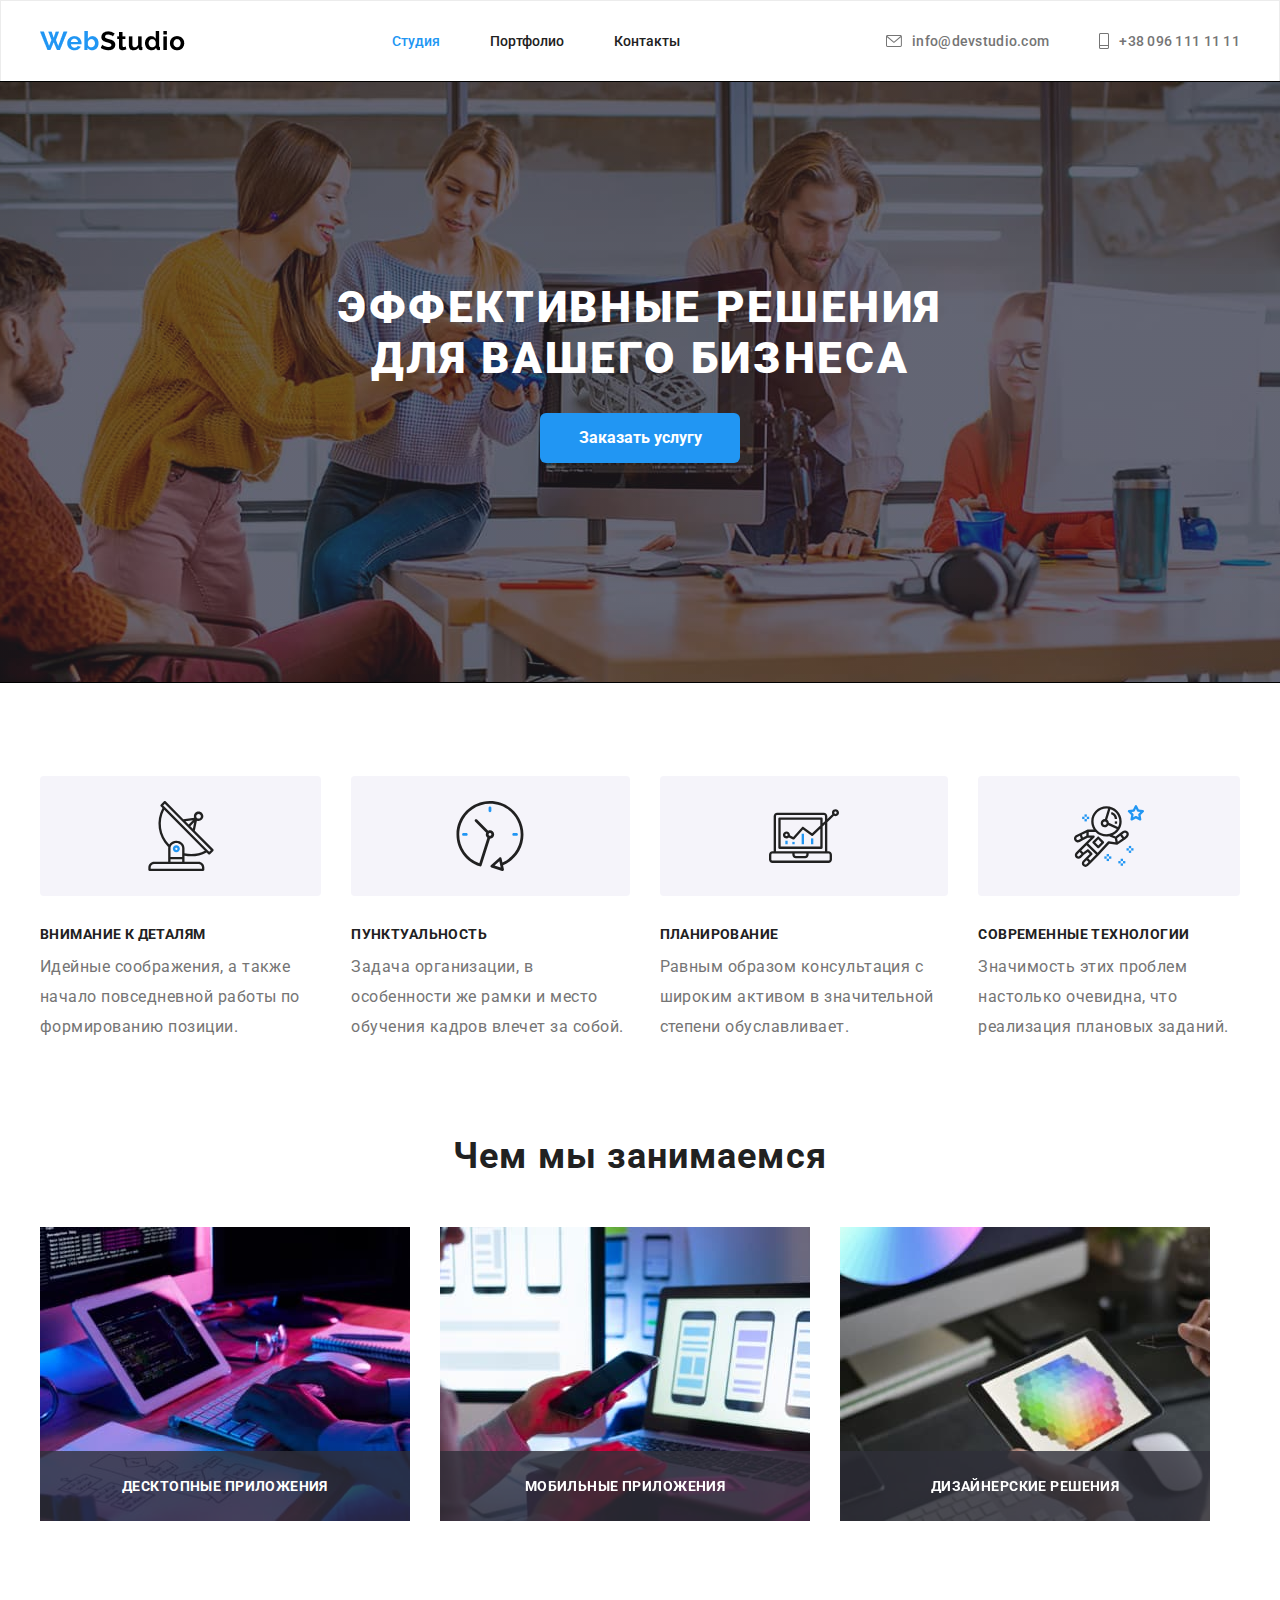
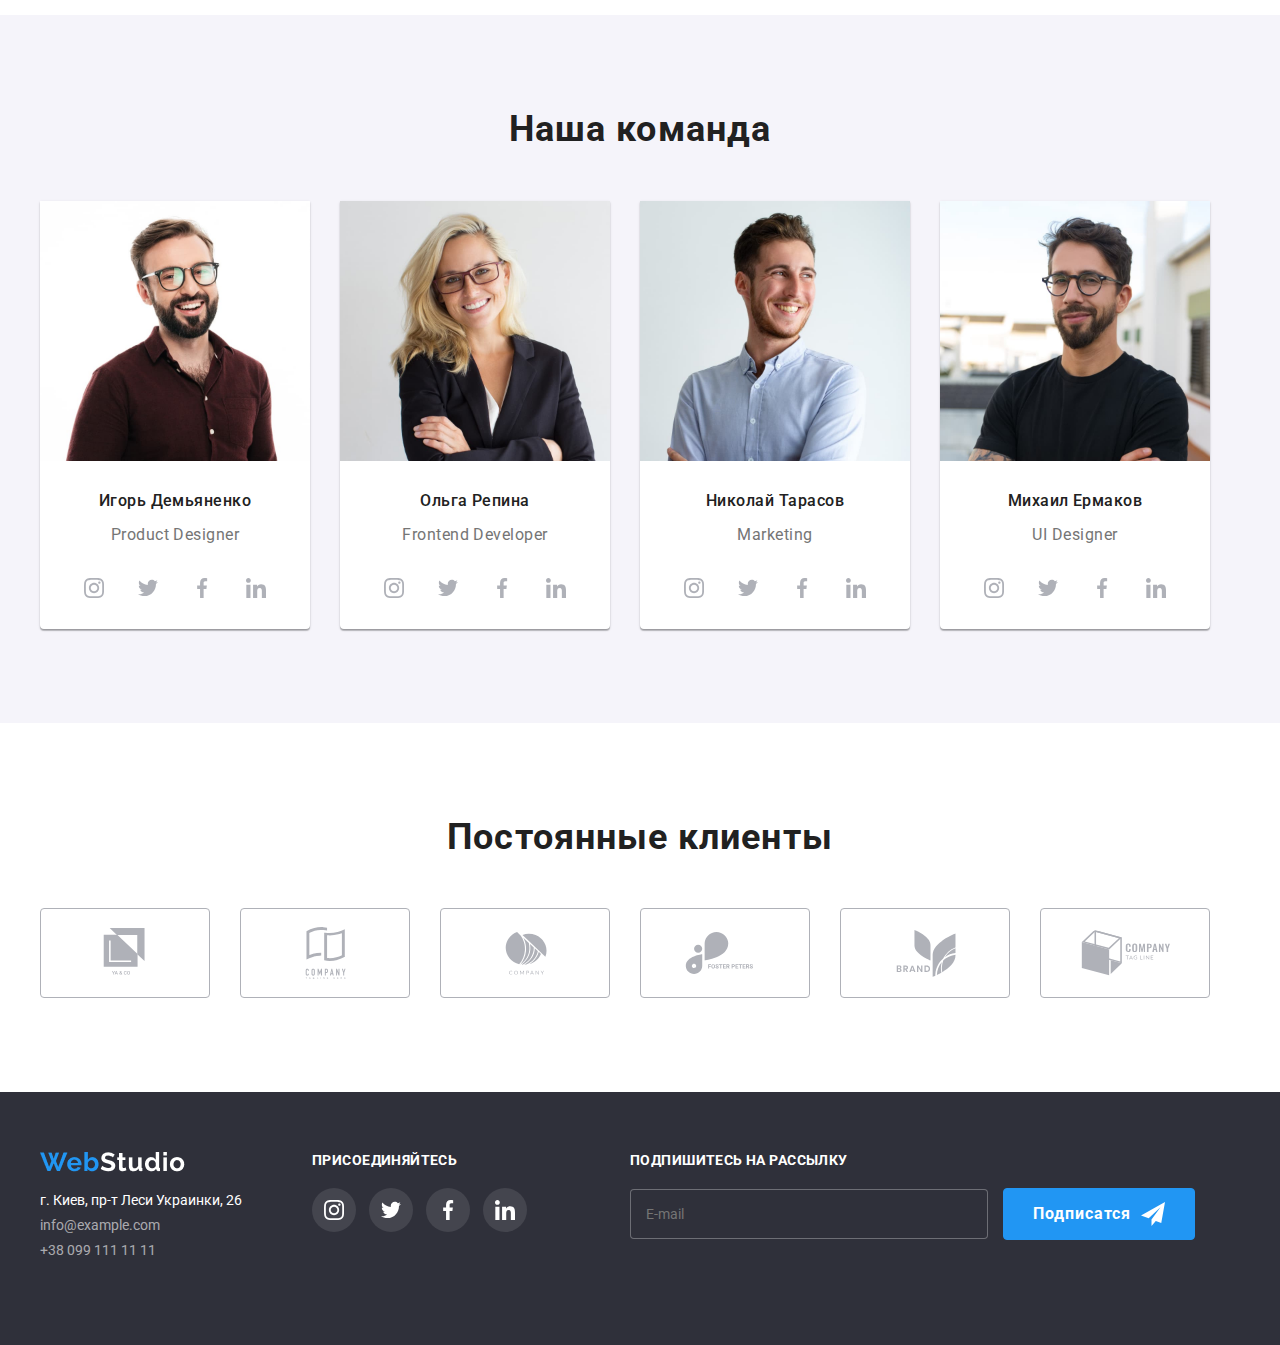
==== commit fd457c43: "form2" ====
--- a/index.html
+++ b/index.html
@@ -48,36 +48,78 @@
             <div class="backdrop is-hidden"  data-backdrop>
                 <div class="modal">
                    
-                    <form class="form js-speaker-form">
+                    <form class="form js-speaker-form" autocomplete="off">
                         <h1 class="form-text">Оставьте свои данные, мы вам перезвоним</h1>
                         <div class="form-field">
-                            <label for="name">Имя</label>
-                            <input type="text" name="name" id="name" autofocus> 
+                            <label for="name" class="form-lable">Имя</label>
+                            <input type="text" class="form-input" name="name" id="name" placeholder=" " autofocus />
+                            <svg class="form-icon" width="15" height="15">
+                                <use href="./img/modal.svg#icon-person-black-18dp-1-1"></use>
+                            </svg>
                         </div>
                         <div class="form-field">
-                            <label for="tel">Телефон</label>
-                            <input type="tel" name="tel" id="tel">
+                            <label for="tel"class="form-lable">Телефон</label>
+                                
+                            <input
+                             type="tel"
+                             class="form-input"
+                             name="tel"
+                             id="tel"
+                             placeholder=" "
+                            />
+                            <svg class="form-icon" width="15" height="15">
+                                <use href="./img/modal.svg#icon-phone-black-18dp-1-1"></use>
+                            </svg>
                         </div>
                         <div class="form-field">
-                            <label for="mail">Почта</label>
-                            <input type="email" name="mail" id="mail">
+                            <label for="mail" class="form-lable">Почта</label>
+                            <input
+                             type="email"
+                             class="form-input"
+                             name="mail"
+                             id="mail"
+                             placeholder=" "
+                            />
+                            <svg class="form-icon" width="15" height="15">
+                                <use href="./img/modal.svg#icon-email-black-18dp-1-1"></use>
+                            </svg>
                         </div>
                         <div class="form-field">
-                            <label for="comment">Комментарий</label>
-                            <textarea name="comment" id="comment" rows="7" placeholder="Введите текст"></textarea>
-                        </div>
-                        <div class="consent-field">
-                            <input type="checkbox" name="policy" id="policy" />
-                            <label for="policy">Соглашаюсь с рассылкой и принимаю</label>
-                        </div>
-                        
+                            <label for="comment" class="form-lable">Комментарий</label>
+                            <textarea
+                             name="comment" 
+                             id="comment" 
+                             rows="7" 
+                             placeholder="Введите текст">
+                            </textarea>
+                        </div>
+                        <div class="lable-list" >
+                            <label class="lable">
+                                <input class="checkbox" type="checkbox" name="policy" id="policy" value="Соглашаюсь с рассылкой и принимаю"/>
+                                <span class="icon"></span>
+                                <span class="text-decor"> Соглашаюсь с рассылкой и принимаю
+                                    <a class="agreement" href="https://google.com" target="_blank">Условия договора</a>
+                                </span>
+                            </label>
+                        </div>
                         <button class="form-button" type="submit">Отправить</button>
-
-                        
                     </form>
                     <button data-close-modal class="buttom">&#10005</button>
                 </div>
             </div>
+            <script>
+                (() => {
+                    document
+                      .querySelector('.js-speaker-form')
+                      .addEventListener('submit', e =>{
+                          e.preventDefault();
+
+                          new FormData(e.currentTarget).forEach((value, name) =>
+                            console.log(`${name}: ${value}`),
+                          );
+                        });
+                })();
+            </script>
             <script>
                 const refs = {
                     openModalBtn: document.querySelector("[data-open-modal]"),
--- a/css/style.css
+++ b/css/style.css
@@ -492,11 +492,12 @@
     padding: 40px;
 }
 .form-field{
+    position: relative;
     display: flex;
     flex-direction: column;
     margin-bottom: 10px;
 }
-.form-field label{
+.form-lable{
     margin-bottom: 4px;
     margin-right: auto;
     font-family: Roboto;
@@ -507,13 +508,14 @@
     letter-spacing: 0.01em;
     color: #757575;
 }
-.form-field input{
+.form-input {
     margin: 0;
-    padding: 10px 20px;
+    padding: 10px 42px;
     border: 1px solid rgba(33, 33, 33, 0.2);
     box-sizing: border-box;
     border-radius: 4px;
 }
+
 .form-field textarea{
     margin: 0;
     padding: 10px 20px;
@@ -522,6 +524,7 @@
     border-radius: 4px;
 }
 .form-field textarea::placeholder{
+    
     font-family: Roboto;
     font-style: normal;
     font-weight: normal;
@@ -530,22 +533,35 @@
     letter-spacing: 0.01em;
     color: rgba(117, 117, 117, 0.5);
 }
+
 .consent-field {
     margin-bottom: 30px;
-}
-.consent-field input{
-    background-color: black;
-}
-.consent-field label{
-    font-family: Roboto;
-    font-style: normal;
-    font-weight: normal;
-    font-size: 14px;
-    line-height: 24px;
-    letter-spacing: 0.03em;
-    color: #757575;
-
-}
+    
+}
+
+.form-icon {
+    position: absolute;
+    top: 50%;
+    left: 20px;
+
+    transform: translate(-50%);
+
+    display: inline-block;
+    width: 20px;
+    height: 20px;
+}
+
+.form-input:focus ~ .form-icon{
+    fill: var(--accent-color);
+}
+
+.form-input:focus,
+.form-field textarea:focus{
+    border-color: var(--accent-color);
+    outline: none;
+    cursor: pointer;
+}
+
 .form-text{
     padding-bottom: 12px;
     font-family: Roboto;
@@ -558,9 +574,10 @@
 
     color: #212121;
 }
+
 .form-button{
     padding: 10px 56px;
-    background: #2196F3;
+    background: #2196F3;;
     border: 1px solid #2196F3;
     border-radius: 4px;
     color: #FFFFFF;
@@ -571,6 +588,14 @@
     line-height: 30px;
     letter-spacing: 0.06em;
 }
+.form-button:focus{
+    background-color: #188CE8;
+    border-color: #188CE8;
+    color: #FFFFFF;
+    outline: none;
+    cursor: pointer;
+}
+
  .buttom{
     position: absolute;
     right: 8px;
@@ -582,6 +607,12 @@
     background-color: #FFFFFF;
 }
 
+.buttom:focus{
+   color:  #2196F3;
+}
+
+
+
 .clients{
     padding-top: 94px;
     padding-bottom: 94px;
@@ -602,6 +633,63 @@
     transition-timing-function: cubic-bezier(0.4, 0, 0.2, 1);
 }
 
+/* Checkbox */
+
+.checkbox {
+    -webkit-appearance: none;
+    -moz-appearance: none;
+    appearance: none;
+
+    position: absolute;
+}
+
+.label {
+    display: flex;
+    align-items: center;
+    outline: 1px solid black;
+ }
+
+.lable-list{
+    margin-bottom: 30px;
+}
+
+ .text-decor {
+    font-family: Roboto;
+    font-style: normal;
+    font-weight: normal;
+    font-size: 14px;
+    line-height: 24px;
+    letter-spacing: 0.03em;
+     color: #757575;
+ }
+
+.icon {
+    display: inline-block;
+    width: 15px;
+    height: 15px;
+    margin-right: 7px;
+
+    border: 2px solid black;
+    border-radius: 4px;
+}
+
+.checkbox:checked + .icon{
+    border-color: #188CE8;
+    background-color: #188CE8;
+    background-image: url(../img/icons/icon\ check\ \(1\).svg);
+    background-size: contain;
+    background-origin: border-box;
+ }
+ 
+
+.agreement  {
+    color: blue;
+    text-decoration: underline;
+}
+.agreement :hover {
+    text-decoration: underline;
+    color: #188CE8;
+}
 
 .client-list-item{
 width: calc((100%-150px) / 6);
@@ -946,8 +1034,14 @@
     color: rgba(255, 255, 255, 0.6);
 }
 
+
 .footer-button{
-    padding: 10px 56px;
+    display: inline-flex;
+    align-items: center;
+    padding-top: 10px;
+    padding-right: 29px;
+    padding-bottom: 10px;
+    padding-left: 29px;
     background: #2196F3;
     border: 1px solid #2196F3;
     border-radius: 4px;
@@ -958,6 +1052,18 @@
     font-size: 16px;
     line-height: 30px;
     letter-spacing: 0.06em;
+    text-decoration: none;
+    cursor: pointer;
+}
+
+.footer-button::after{
+    content: '';
+    width: 24px;
+    height: 24px;
+    margin-left: 10px;
+    background-image: url(../img/icons/icon\ send\ \(1\).svg);
+   
+
 }
 
 .site-works .item{
